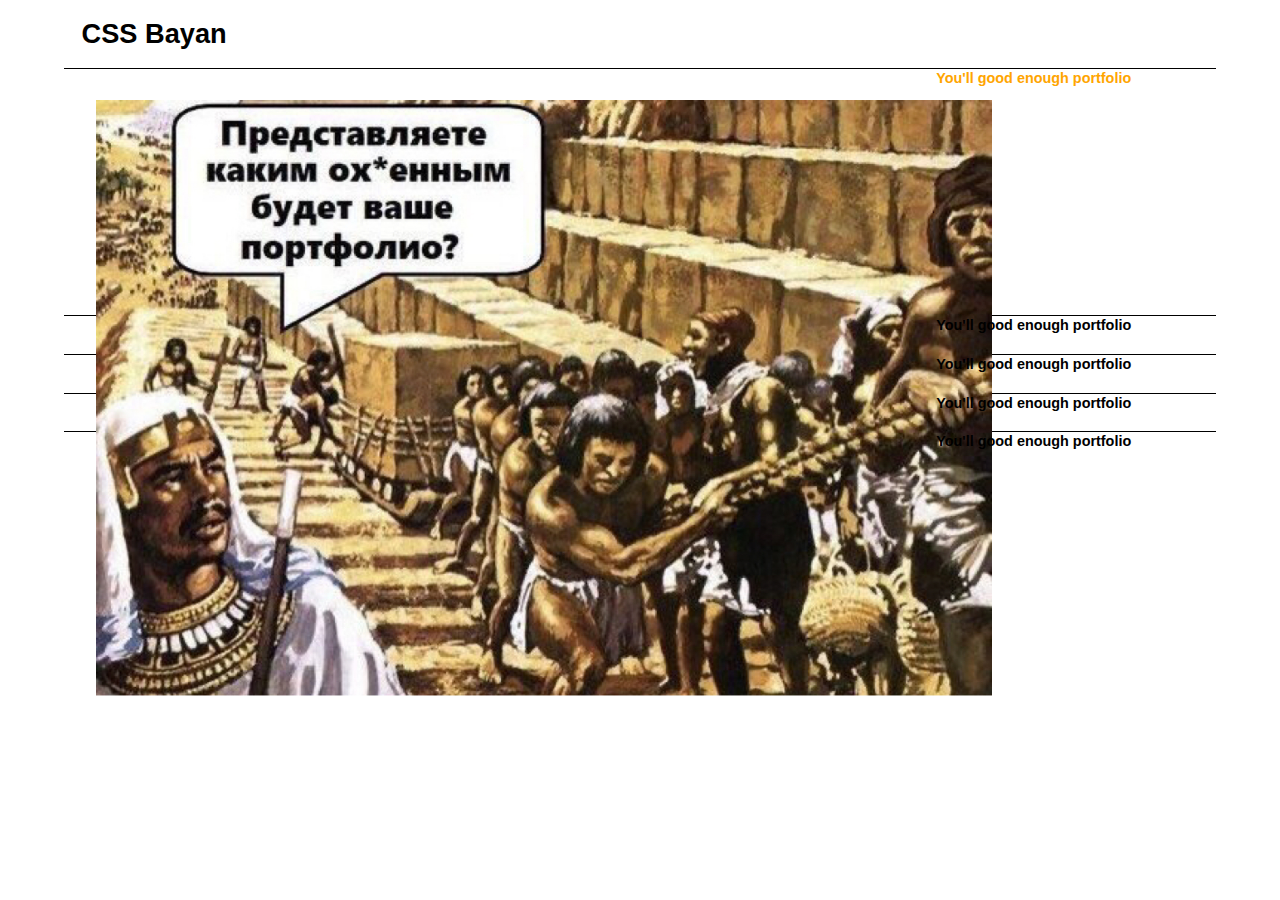
==== cssBayan/index.html @ 83e4777c "feat: add basic page layout and some style (Sat, Mar 11, 2023 06:12:30 PM)" ====
<!DOCTYPE html>
<html lang="en">
	<head>
		<meta charset="UTF-8" />
		<meta http-equiv="X-UA-Compatible" content="IE=edge" />
		<meta name="viewport" content="width=device-width, initial-scale=1.0" />
		<link rel="stylesheet" href="/cssBayan/styles.css" />
		<title>CssBayan</title>
	</head>
	<body>
		<div class="bayan-wrapper">
			<header class="header">
				<h1 class="header-title">CSS Bayan</h1>
			</header>

			<div class="bayan-block" id="block1">
				<div class="block-wrapper">
					<input type="radio" name="bayan" id="bayan1" checked="checked" class="bayan-input" />
					<label class="bayan-title" for="bayan1">You'll good enough portfolio</label>
					<img src="./images/mem1.jpg" alt="mem here" class="bayan-mem" />
					<div class="bayan-icon">
						<svg xmlns="http://www.w3.org/2000/svg" width="24" height="24" viewBox="0 0 24 24" style="fill: rgba(0, 0, 0, 1)">
							<path d="M12 2C6.486 2 2 6.486 2 12s4.486 10 10 10 10-4.486 10-10S17.514 2 12 2zm5 11h-4v4h-2v-4H7v-2h4V7h2v4h4v2z"></path>
						</svg>
					</div>
				</div>
			</div>

			<div class="bayan-block" id="block2">
				<div class="block-wrapper">
					<input type="radio" name="bayan" id="bayan1" class="bayan-input" />
					<label class="bayan-title" for="bayan1">You'll good enough portfolio</label>
					<div class="bayan-icon">
						<svg xmlns="http://www.w3.org/2000/svg" width="24" height="24" viewBox="0 0 24 24" style="fill: rgba(0, 0, 0, 1)">
							<path d="M12 2C6.486 2 2 6.486 2 12s4.486 10 10 10 10-4.486 10-10S17.514 2 12 2zm5 11h-4v4h-2v-4H7v-2h4V7h2v4h4v2z"></path>
						</svg>
					</div>
				</div>

				<div class="bayan-image">
					<img src="./images/mem1.jpg" alt="mem here" class="bayan-mem" />
				</div>
			</div>

			<div class="bayan-block" id="block3">
				<div class="block-wrapper">
					<input type="radio" name="bayan" id="bayan1" class="bayan-input" />
					<label class="bayan-title" for="bayan1">You'll good enough portfolio</label>
					<div class="bayan-icon">
						<svg xmlns="http://www.w3.org/2000/svg" width="24" height="24" viewBox="0 0 24 24" style="fill: rgba(0, 0, 0, 1)">
							<path d="M12 2C6.486 2 2 6.486 2 12s4.486 10 10 10 10-4.486 10-10S17.514 2 12 2zm5 11h-4v4h-2v-4H7v-2h4V7h2v4h4v2z"></path>
						</svg>
					</div>
				</div>

				<div class="bayan-image">
					<img src="./images/mem1.jpg" alt="mem here" class="bayan-mem" />
				</div>
			</div>

			<div class="bayan-block" id="block4">
				<div class="block-wrapper">
					<input type="radio" name="bayan" id="bayan1" class="bayan-input" />
					<label class="bayan-title" for="bayan1">You'll good enough portfolio</label>
					<div class="bayan-icon">
						<svg xmlns="http://www.w3.org/2000/svg" width="24" height="24" viewBox="0 0 24 24" style="fill: rgba(0, 0, 0, 1)">
							<path d="M12 2C6.486 2 2 6.486 2 12s4.486 10 10 10 10-4.486 10-10S17.514 2 12 2zm5 11h-4v4h-2v-4H7v-2h4V7h2v4h4v2z"></path>
						</svg>
					</div>
				</div>

				<div class="bayan-image">
					<img src="./images/mem1.jpg" alt="mem here" class="bayan-mem" />
				</div>
			</div>
			<div class="bayan-block" id="block5">
				<div class="block-wrapper">
					<input type="radio" name="bayan" id="bayan1" class="bayan-input" />
					<label class="bayan-title" for="bayan1">You'll good enough portfolio</label>
					<div class="bayan-icon">
						<svg xmlns="http://www.w3.org/2000/svg" width="24" height="24" viewBox="0 0 24 24" style="fill: rgba(0, 0, 0, 1)">
							<path d="M12 2C6.486 2 2 6.486 2 12s4.486 10 10 10 10-4.486 10-10S17.514 2 12 2zm5 11h-4v4h-2v-4H7v-2h4V7h2v4h4v2z"></path>
						</svg>
					</div>
				</div>

				<div class="bayan-image">
					<img src="./images/mem1.jpg" alt="mem here" class="bayan-mem" />
				</div>
			</div>
		</div>
	</body>
</html>
---- cssBayan/styles.css ----
@font-face {
	font-display: swap;
	font-family: "Alexandria";
	font-style: normal;
	font-weight: 300;
	src: url("../fonts/alexandria-v1-latin-300.eot");
	src: url("../fonts/alexandria-v1-latin-300.eot?#iefix") format("embedded-opentype"), /* IE6-IE8 */ url("../fonts/alexandria-v1-latin-300.woff2") format("woff2"), url("../fonts/alexandria-v1-latin-300.woff") format("woff"),
		/* Modern Browsers */ url("../fonts/alexandria-v1-latin-300.ttf") format("truetype"), url("../fonts/alexandria-v1-latin-300.svg#Alexandria") format("svg"); /* Legacy iOS */
}
/* alexandria-regular - latin */
@font-face {
	font-display: swap;
	font-family: "Alexandria";
	font-style: normal;
	font-weight: 400;
	src: url("../fonts/alexandria-v1-latin-regular.eot"); /* IE9 Compat Modes */
	src: url("../fonts/alexandria-v1-latin-regular.eot?#iefix") format("embedded-opentype"), /* IE6-IE8 */ url("../fonts/alexandria-v1-latin-regular.woff2") format("woff2"),
		/* Super Modern Browsers */ url("../fonts/alexandria-v1-latin-regular.woff") format("woff"), /* Modern Browsers */ url("../fonts/alexandria-v1-latin-regular.ttf") format("truetype"),
		/* Safari, Android, iOS */ url("../fonts/alexandria-v1-latin-regular.svg#Alexandria") format("svg"); /* Legacy iOS */
}
/* alexandria-700 - latin */
@font-face {
	font-display: swap;
	font-family: "Alexandria";
	font-style: normal;
	font-weight: 700;
	src: url("../fonts/alexandria-v1-latin-700.eot"); /* IE9 Compat Modes */
	src: url("../fonts/alexandria-v1-latin-700.eot?#iefix") format("embedded-opentype"), /* IE6-IE8 */ url("../fonts/alexandria-v1-latin-700.woff2") format("woff2"),
		/* Super Modern Browsers */ url("../fonts/alexandria-v1-latin-700.woff") format("woff"), /* Modern Browsers */ url("../fonts/alexandria-v1-latin-700.ttf") format("truetype"),
		/* Safari, Android, iOS */ url("../fonts/alexandria-v1-latin-700.svg#Alexandria") format("svg"); /* Legacy iOS */
}

body {
	box-sizing: border-box;
	margin: 0 auto;
	font-family: Alexandria, sans-serif;
}

.header {
}
.header-title {
	font-size: 1.7em;
	margin-left: 3em;
}
.bayan-block {
	border-top: 0.01em solid black;
	margin: 0 auto;
	max-width: 90vw;
	max-height: 25vh;
	margin-bottom: 1.3em;
}
.block-wrapper {
	display: flex;
	flex-wrap: wrap;
	justify-content: space-between;
}
.bayan-input {
	-webkit-appearance: none;
	appearance: none;
	width: 0;
	height: 0;
}

.bayan-title {
	font-weight: 700;
	font-size: 0.9em;
	margin-right: 5.3rem;
	margin-top: 0.1vh;
}
.bayan-input:checked ~ .bayan-title {
	color: orange;
}

.bayan-mem {
	display: none;
	margin-top: 1.5vh;
	margin-left: 2em;
	max-width: 70vw;
}

.bayan-input:checked ~ .bayan-mem {
	display: block;
}

.bayan-icon {
	display: none;
	margin-top: 0.3em;
}
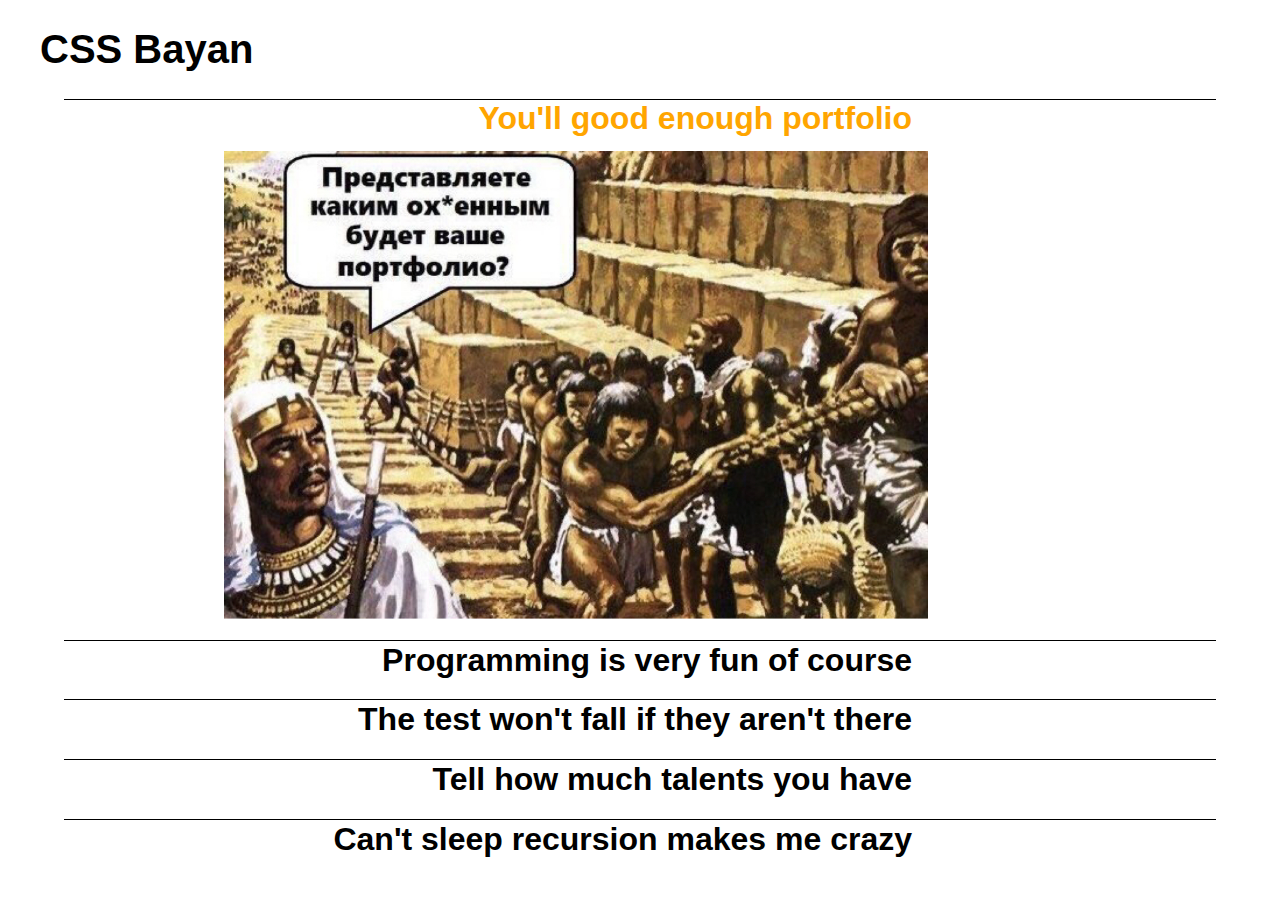
==== commit 50123578: "feat: complete responsive for mobile and tablet (Sat, Mar 11, 2023 07:25:53 PM)" ====
--- a/cssBayan/index.html
+++ b/cssBayan/index.html
@@ -4,6 +4,7 @@
 		<meta charset="UTF-8" />
 		<meta http-equiv="X-UA-Compatible" content="IE=edge" />
 		<meta name="viewport" content="width=device-width, initial-scale=1.0" />
+		<link href="https://unpkg.com/boxicons@2.1.4/css/boxicons.min.css" rel="stylesheet" />
 		<link rel="stylesheet" href="/cssBayan/styles.css" />
 		<title>CssBayan</title>
 	</head>
@@ -19,73 +20,51 @@
 					<label class="bayan-title" for="bayan1">You'll good enough portfolio</label>
 					<img src="./images/mem1.jpg" alt="mem here" class="bayan-mem" />
 					<div class="bayan-icon">
-						<svg xmlns="http://www.w3.org/2000/svg" width="24" height="24" viewBox="0 0 24 24" style="fill: rgba(0, 0, 0, 1)">
-							<path d="M12 2C6.486 2 2 6.486 2 12s4.486 10 10 10 10-4.486 10-10S17.514 2 12 2zm5 11h-4v4h-2v-4H7v-2h4V7h2v4h4v2z"></path>
-						</svg>
+						<i class="bx bx-plus"></i>
 					</div>
 				</div>
 			</div>
 
 			<div class="bayan-block" id="block2">
 				<div class="block-wrapper">
-					<input type="radio" name="bayan" id="bayan1" class="bayan-input" />
-					<label class="bayan-title" for="bayan1">You'll good enough portfolio</label>
+					<input type="radio" name="bayan" id="bayan2" class="bayan-input" />
+					<label class="bayan-title" for="bayan2">Programming is very fun of course</label>
+					<img src="./images/mem2.jpg" alt="mem here" class="bayan-mem" />
 					<div class="bayan-icon">
-						<svg xmlns="http://www.w3.org/2000/svg" width="24" height="24" viewBox="0 0 24 24" style="fill: rgba(0, 0, 0, 1)">
-							<path d="M12 2C6.486 2 2 6.486 2 12s4.486 10 10 10 10-4.486 10-10S17.514 2 12 2zm5 11h-4v4h-2v-4H7v-2h4V7h2v4h4v2z"></path>
-						</svg>
+						<i class="bx bx-plus"></i>
 					</div>
-				</div>
-
-				<div class="bayan-image">
-					<img src="./images/mem1.jpg" alt="mem here" class="bayan-mem" />
 				</div>
 			</div>
 
 			<div class="bayan-block" id="block3">
 				<div class="block-wrapper">
-					<input type="radio" name="bayan" id="bayan1" class="bayan-input" />
-					<label class="bayan-title" for="bayan1">You'll good enough portfolio</label>
+					<input type="radio" name="bayan" id="bayan3" class="bayan-input" />
+					<label class="bayan-title" for="bayan3">The test won't fall if they aren't there</label>
+					<img src="./images/mem3.jpg" alt="mem here" class="bayan-mem" />
 					<div class="bayan-icon">
-						<svg xmlns="http://www.w3.org/2000/svg" width="24" height="24" viewBox="0 0 24 24" style="fill: rgba(0, 0, 0, 1)">
-							<path d="M12 2C6.486 2 2 6.486 2 12s4.486 10 10 10 10-4.486 10-10S17.514 2 12 2zm5 11h-4v4h-2v-4H7v-2h4V7h2v4h4v2z"></path>
-						</svg>
+						<i class="bx bx-plus"></i>
 					</div>
-				</div>
-
-				<div class="bayan-image">
-					<img src="./images/mem1.jpg" alt="mem here" class="bayan-mem" />
 				</div>
 			</div>
 
 			<div class="bayan-block" id="block4">
 				<div class="block-wrapper">
-					<input type="radio" name="bayan" id="bayan1" class="bayan-input" />
-					<label class="bayan-title" for="bayan1">You'll good enough portfolio</label>
+					<input type="radio" name="bayan" id="bayan4" class="bayan-input" />
+					<label class="bayan-title" for="bayan4">Tell how much talents you have</label>
+					<img src="./images/mem4.jpg" alt="mem here" class="bayan-mem" />
 					<div class="bayan-icon">
-						<svg xmlns="http://www.w3.org/2000/svg" width="24" height="24" viewBox="0 0 24 24" style="fill: rgba(0, 0, 0, 1)">
-							<path d="M12 2C6.486 2 2 6.486 2 12s4.486 10 10 10 10-4.486 10-10S17.514 2 12 2zm5 11h-4v4h-2v-4H7v-2h4V7h2v4h4v2z"></path>
-						</svg>
+						<i class="bx bx-plus"></i>
 					</div>
-				</div>
-
-				<div class="bayan-image">
-					<img src="./images/mem1.jpg" alt="mem here" class="bayan-mem" />
 				</div>
 			</div>
 			<div class="bayan-block" id="block5">
 				<div class="block-wrapper">
-					<input type="radio" name="bayan" id="bayan1" class="bayan-input" />
-					<label class="bayan-title" for="bayan1">You'll good enough portfolio</label>
+					<input type="radio" name="bayan" id="bayan5" class="bayan-input" />
+					<label class="bayan-title" for="bayan5">Can't sleep recursion makes me crazy</label>
+					<img src="./images/mem5.jpg" alt="mem here" class="bayan-mem" />
 					<div class="bayan-icon">
-						<svg xmlns="http://www.w3.org/2000/svg" width="24" height="24" viewBox="0 0 24 24" style="fill: rgba(0, 0, 0, 1)">
-							<path d="M12 2C6.486 2 2 6.486 2 12s4.486 10 10 10 10-4.486 10-10S17.514 2 12 2zm5 11h-4v4h-2v-4H7v-2h4V7h2v4h4v2z"></path>
-						</svg>
+						<i class="bx bx-plus"></i>
 					</div>
-				</div>
-
-				<div class="bayan-image">
-					<img src="./images/mem1.jpg" alt="mem here" class="bayan-mem" />
 				</div>
 			</div>
 		</div>
--- a/cssBayan/styles.css
+++ b/cssBayan/styles.css
@@ -63,8 +63,8 @@
 
 .bayan-title {
 	font-weight: 700;
-	font-size: 0.9em;
-	margin-right: 5.3rem;
+	font-size: 0.8em;
+	margin-right: 7rem;
 	margin-top: 0.1vh;
 }
 .bayan-input:checked ~ .bayan-title {
@@ -75,7 +75,8 @@
 	display: none;
 	margin-top: 1.5vh;
 	margin-left: 2em;
-	max-width: 70vw;
+	max-width: 62vw;
+	max-height: 62vh;
 }
 
 .bayan-input:checked ~ .bayan-mem {
@@ -84,5 +85,33 @@
 
 .bayan-icon {
 	display: none;
-	margin-top: 0.3em;
 }
+
+@media (min-width: 820px) {
+	.header-title {
+		font-size: 2.5em;
+		margin-left: 1em;
+	}
+
+	.bayan-block {
+		border-top: 0.01em solid black;
+		margin: 0 auto;
+		max-width: 90vw;
+		max-height: 65vh;
+		margin-bottom: 1.3em;
+	}
+
+	.bayan-title {
+		font-weight: 700;
+		font-size: 2em;
+		margin-right: 19rem;
+		margin-top: 0.1vh;
+	}
+
+	.bayan-mem {
+		margin-top: 1.5vh;
+		margin-left: 10em;
+		max-width: 55vw;
+		max-height: 55vh;
+	}
+}
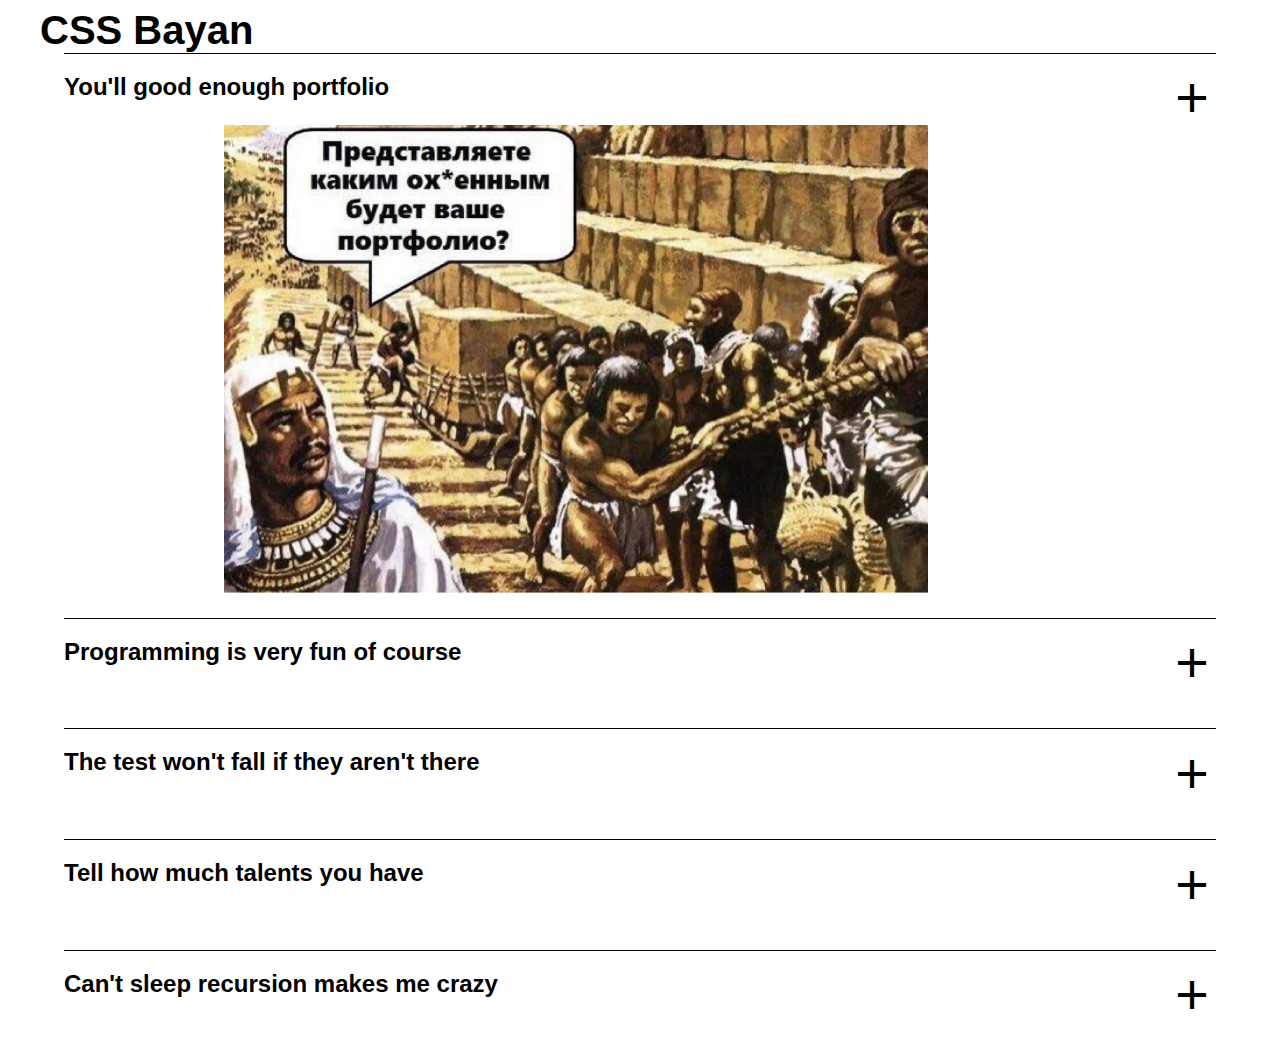
==== commit 8463d12c: "feat: complete mobile, tablet, desktop layout (Sun, Mar 12, 2023 03:01:10 PM)" ====
--- a/cssBayan/index.html
+++ b/cssBayan/index.html
@@ -10,61 +10,69 @@
 	</head>
 	<body>
 		<div class="bayan-wrapper">
-			<header class="header">
-				<h1 class="header-title">CSS Bayan</h1>
-			</header>
+			<h1 class="header-title">CSS Bayan</h1>
 
 			<div class="bayan-block" id="block1">
 				<div class="block-wrapper">
 					<input type="radio" name="bayan" id="bayan1" checked="checked" class="bayan-input" />
-					<label class="bayan-title" for="bayan1">You'll good enough portfolio</label>
-					<img src="./images/mem1.jpg" alt="mem here" class="bayan-mem" />
-					<div class="bayan-icon">
-						<i class="bx bx-plus"></i>
-					</div>
+					<label for="bayan1">
+						<div class="bayan-icon">
+							<p class="bayan-title">You'll good enough portfolio</p>
+							<i class="bx bx-plus"></i>
+						</div>
+						<img src="./images/mem1.jpg" alt="mem here" class="bayan-mem" />
+					</label>
 				</div>
 			</div>
 
 			<div class="bayan-block" id="block2">
 				<div class="block-wrapper">
 					<input type="radio" name="bayan" id="bayan2" class="bayan-input" />
-					<label class="bayan-title" for="bayan2">Programming is very fun of course</label>
+					<label for="bayan2">
+						<div class="bayan-icon">
+							<p class="bayan-title">Programming is very fun of course</p>
+							<i class="bx bx-plus"></i>
+						</div>
+					</label>
 					<img src="./images/mem2.jpg" alt="mem here" class="bayan-mem" />
-					<div class="bayan-icon">
-						<i class="bx bx-plus"></i>
-					</div>
 				</div>
 			</div>
 
 			<div class="bayan-block" id="block3">
 				<div class="block-wrapper">
 					<input type="radio" name="bayan" id="bayan3" class="bayan-input" />
-					<label class="bayan-title" for="bayan3">The test won't fall if they aren't there</label>
+					<label for="bayan3">
+						<div class="bayan-icon">
+							<p class="bayan-title">The test won't fall if they aren't there</p>
+							<i class="bx bx-plus"></i>
+						</div>
+					</label>
 					<img src="./images/mem3.jpg" alt="mem here" class="bayan-mem" />
-					<div class="bayan-icon">
-						<i class="bx bx-plus"></i>
-					</div>
 				</div>
 			</div>
 
 			<div class="bayan-block" id="block4">
 				<div class="block-wrapper">
 					<input type="radio" name="bayan" id="bayan4" class="bayan-input" />
-					<label class="bayan-title" for="bayan4">Tell how much talents you have</label>
-					<img src="./images/mem4.jpg" alt="mem here" class="bayan-mem" />
+					<label for="bayan4"></label>
 					<div class="bayan-icon">
+						<p class="bayan-title">Tell how much talents you have</p>
 						<i class="bx bx-plus"></i>
 					</div>
+					<img src="./images/mem4.jpg" alt="mem here" class="bayan-mem" />
 				</div>
 			</div>
+
 			<div class="bayan-block" id="block5">
 				<div class="block-wrapper">
 					<input type="radio" name="bayan" id="bayan5" class="bayan-input" />
-					<label class="bayan-title" for="bayan5">Can't sleep recursion makes me crazy</label>
+					<label for="bayan5">
+						<div class="bayan-icon">
+							<p class="bayan-title">Can't sleep recursion makes me crazy</p>
+							<i class="bx bx-plus"></i>
+						</div>
+					</label>
 					<img src="./images/mem5.jpg" alt="mem here" class="bayan-mem" />
-					<div class="bayan-icon">
-						<i class="bx bx-plus"></i>
-					</div>
 				</div>
 			</div>
 		</div>
--- a/cssBayan/styles.css
+++ b/cssBayan/styles.css
@@ -32,27 +32,21 @@
 
 body {
 	box-sizing: border-box;
-	margin: 0 auto;
-	font-family: Alexandria, sans-serif;
+	font-family: "Alexandria", sans-serif;
 }
 
-.header {
-}
 .header-title {
 	font-size: 1.7em;
-	margin-left: 3em;
+	margin: auto;
 }
 .bayan-block {
 	border-top: 0.01em solid black;
 	margin: 0 auto;
 	max-width: 90vw;
 	max-height: 25vh;
-	margin-bottom: 1.3em;
+	margin-bottom: 1em;
 }
 .block-wrapper {
-	display: flex;
-	flex-wrap: wrap;
-	justify-content: space-between;
 }
 .bayan-input {
 	-webkit-appearance: none;
@@ -62,35 +56,43 @@
 }
 
 .bayan-title {
-	font-weight: 700;
-	font-size: 0.8em;
-	margin-right: 7rem;
-	margin-top: 0.1vh;
+	font-weight: 500;
+	font-size: 0.7em;
+	margin-right: 13em;
 }
 .bayan-input:checked ~ .bayan-title {
 	color: orange;
 }
 
 .bayan-mem {
-	display: none;
-	margin-top: 1.5vh;
-	margin-left: 2em;
-	max-width: 62vw;
-	max-height: 62vh;
+	opacity: 0;
+	height: 0;
+	margin: 0 auto;
+	max-width: 45vw;
+	max-height: 45vh;
+	transition: 1 all ease-in-out;
 }
 
-.bayan-input:checked ~ .bayan-mem {
-	display: block;
+.bayan-input:checked + label .bayan-mem {
+	opacity: 1;
+	height: 100%;
 }
 
 .bayan-icon {
-	display: none;
+	display: flex;
+	justify-content: space-between;
+	align-items: center;
+}
+
+.bx-plus {
+	/* display: none; */
+	font-size: 1em;
 }
 
 @media (min-width: 820px) {
 	.header-title {
 		font-size: 2.5em;
-		margin-left: 1em;
+		margin-left: 0.8em;
 	}
 
 	.bayan-block {
@@ -103,15 +105,55 @@
 
 	.bayan-title {
 		font-weight: 700;
-		font-size: 2em;
-		margin-right: 19rem;
+		font-size: 1.5em;
+		margin-right: 25.5rem;
 		margin-top: 0.1vh;
 	}
 
 	.bayan-mem {
-		margin-top: 1.5vh;
 		margin-left: 10em;
 		max-width: 55vw;
 		max-height: 55vh;
 	}
+
+	.bx-plus {
+		font-size: 3em;
+	}
 }
+
+@media (min-width: 1919px) {
+	.bayan-wrapper {
+		margin: 0 auto;
+		width: 1500px;
+	}
+	.header-title {
+		font-size: 50px;
+		font-weight: bold;
+		margin-left: 110px;
+	}
+
+	.bayan-block {
+		border-top: 1px solid black;
+		margin: 0 auto;
+		max-width: 1280px;
+		max-height: 700px;
+		margin-bottom: 1.3em;
+	}
+
+	.bayan-title {
+		font-weight: 700;
+		font-size: 28px;
+		text-align: start;
+		/* margin-right: 900px; */
+		margin-top: 10px;
+	}
+
+	.bayan-mem {
+		margin: auto;
+		width: 42vh;
+		height: 42vh;
+	}
+}
+
+@media (min-width: 2880px) {
+}
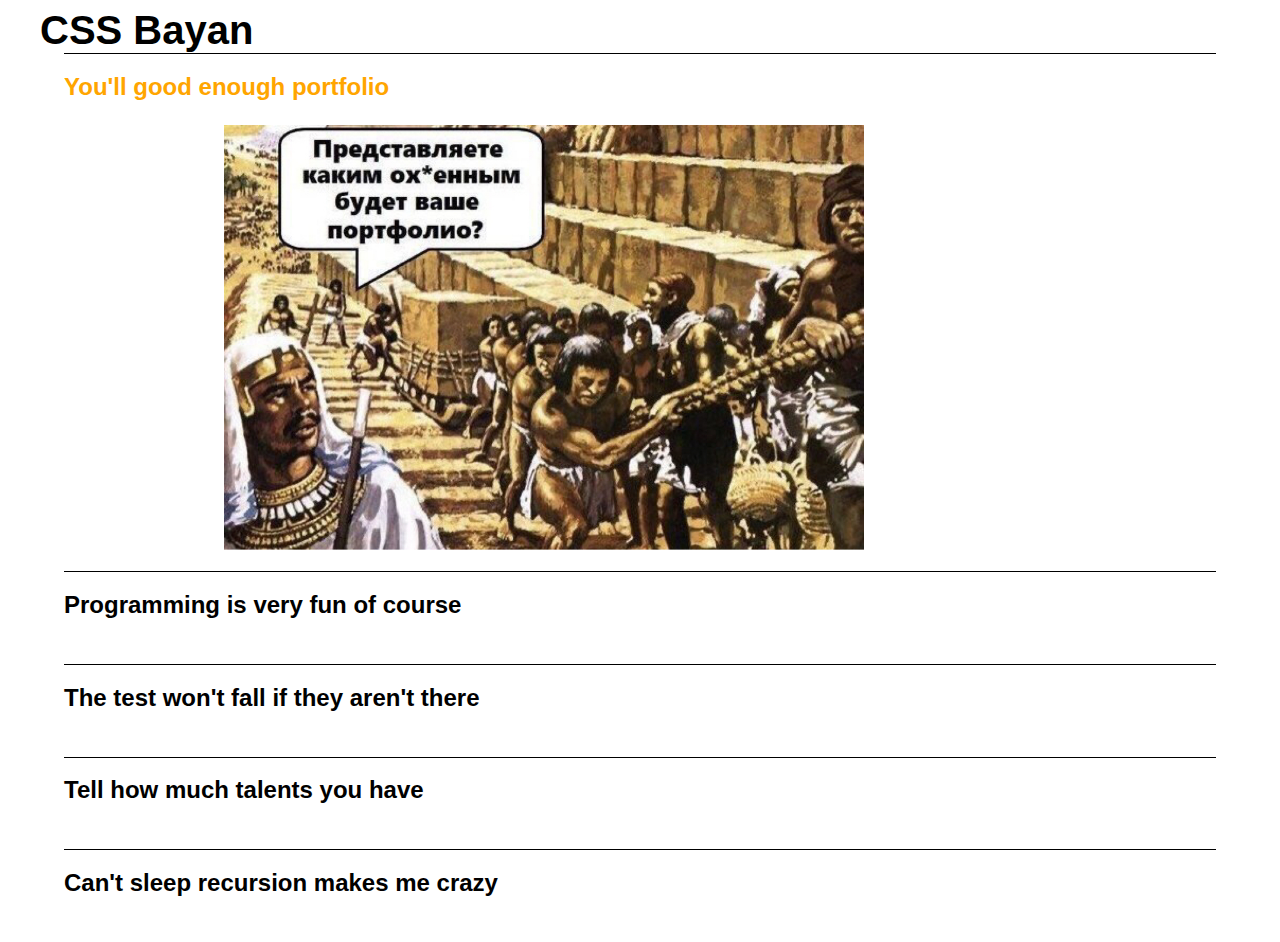
==== commit 17404e04: "feat: add hover (Sun, Mar 12, 2023 08:32:18 PM)" ====
--- a/cssBayan/index.html
+++ b/cssBayan/index.html
@@ -20,6 +20,7 @@
 							<p class="bayan-title">You'll good enough portfolio</p>
 							<i class="bx bx-plus"></i>
 						</div>
+
 						<img src="./images/mem1.jpg" alt="mem here" class="bayan-mem" />
 					</label>
 				</div>
--- a/cssBayan/styles.css
+++ b/cssBayan/styles.css
@@ -39,6 +39,7 @@
 	font-size: 1.7em;
 	margin: auto;
 }
+
 .bayan-block {
 	border-top: 0.01em solid black;
 	margin: 0 auto;
@@ -46,36 +47,12 @@
 	max-height: 25vh;
 	margin-bottom: 1em;
 }
-.block-wrapper {
-}
+
 .bayan-input {
 	-webkit-appearance: none;
 	appearance: none;
 	width: 0;
 	height: 0;
-}
-
-.bayan-title {
-	font-weight: 500;
-	font-size: 0.7em;
-	margin-right: 13em;
-}
-.bayan-input:checked ~ .bayan-title {
-	color: orange;
-}
-
-.bayan-mem {
-	opacity: 0;
-	height: 0;
-	margin: 0 auto;
-	max-width: 45vw;
-	max-height: 45vh;
-	transition: 1 all ease-in-out;
-}
-
-.bayan-input:checked + label .bayan-mem {
-	opacity: 1;
-	height: 100%;
 }
 
 .bayan-icon {
@@ -84,9 +61,34 @@
 	align-items: center;
 }
 
+.bayan-title {
+	font-weight: 500;
+	font-size: 0.7em;
+	margin-right: 13em;
+}
+.bayan-input:checked + label .bayan-title {
+	color: orange;
+}
+
+.bayan-mem {
+	display: none;
+	margin-left: 5em;
+	max-width: 35vw;
+	max-height: 35vh;
+	transition: 1 all;
+}
+
+.bayan-input:checked + label .bayan-mem {
+	display: block;
+}
+
 .bx-plus {
-	/* display: none; */
+	display: none;
 	font-size: 1em;
+}
+
+.bayan-wrapper:hover .bx-plus {
+	display: block;
 }
 
 @media (min-width: 820px) {
@@ -112,8 +114,8 @@
 
 	.bayan-mem {
 		margin-left: 10em;
-		max-width: 55vw;
-		max-height: 55vh;
+		max-width: 50vw;
+		max-height: 50vh;
 	}
 
 	.bx-plus {
@@ -121,7 +123,7 @@
 	}
 }
 
-@media (min-width: 1919px) {
+@media (min-width: 1920px) {
 	.bayan-wrapper {
 		margin: 0 auto;
 		width: 1500px;
@@ -136,24 +138,20 @@
 		border-top: 1px solid black;
 		margin: 0 auto;
 		max-width: 1280px;
-		max-height: 700px;
-		margin-bottom: 1.3em;
+		max-height: 450px;
+		margin-bottom: 20px;
 	}
 
 	.bayan-title {
 		font-weight: 700;
 		font-size: 28px;
 		text-align: start;
-		/* margin-right: 900px; */
 		margin-top: 10px;
 	}
 
 	.bayan-mem {
-		margin: auto;
-		width: 42vh;
-		height: 42vh;
+		margin-left: 350px;
+		width: 45vh;
+		height: 30vh;
 	}
 }
-
-@media (min-width: 2880px) {
-}
